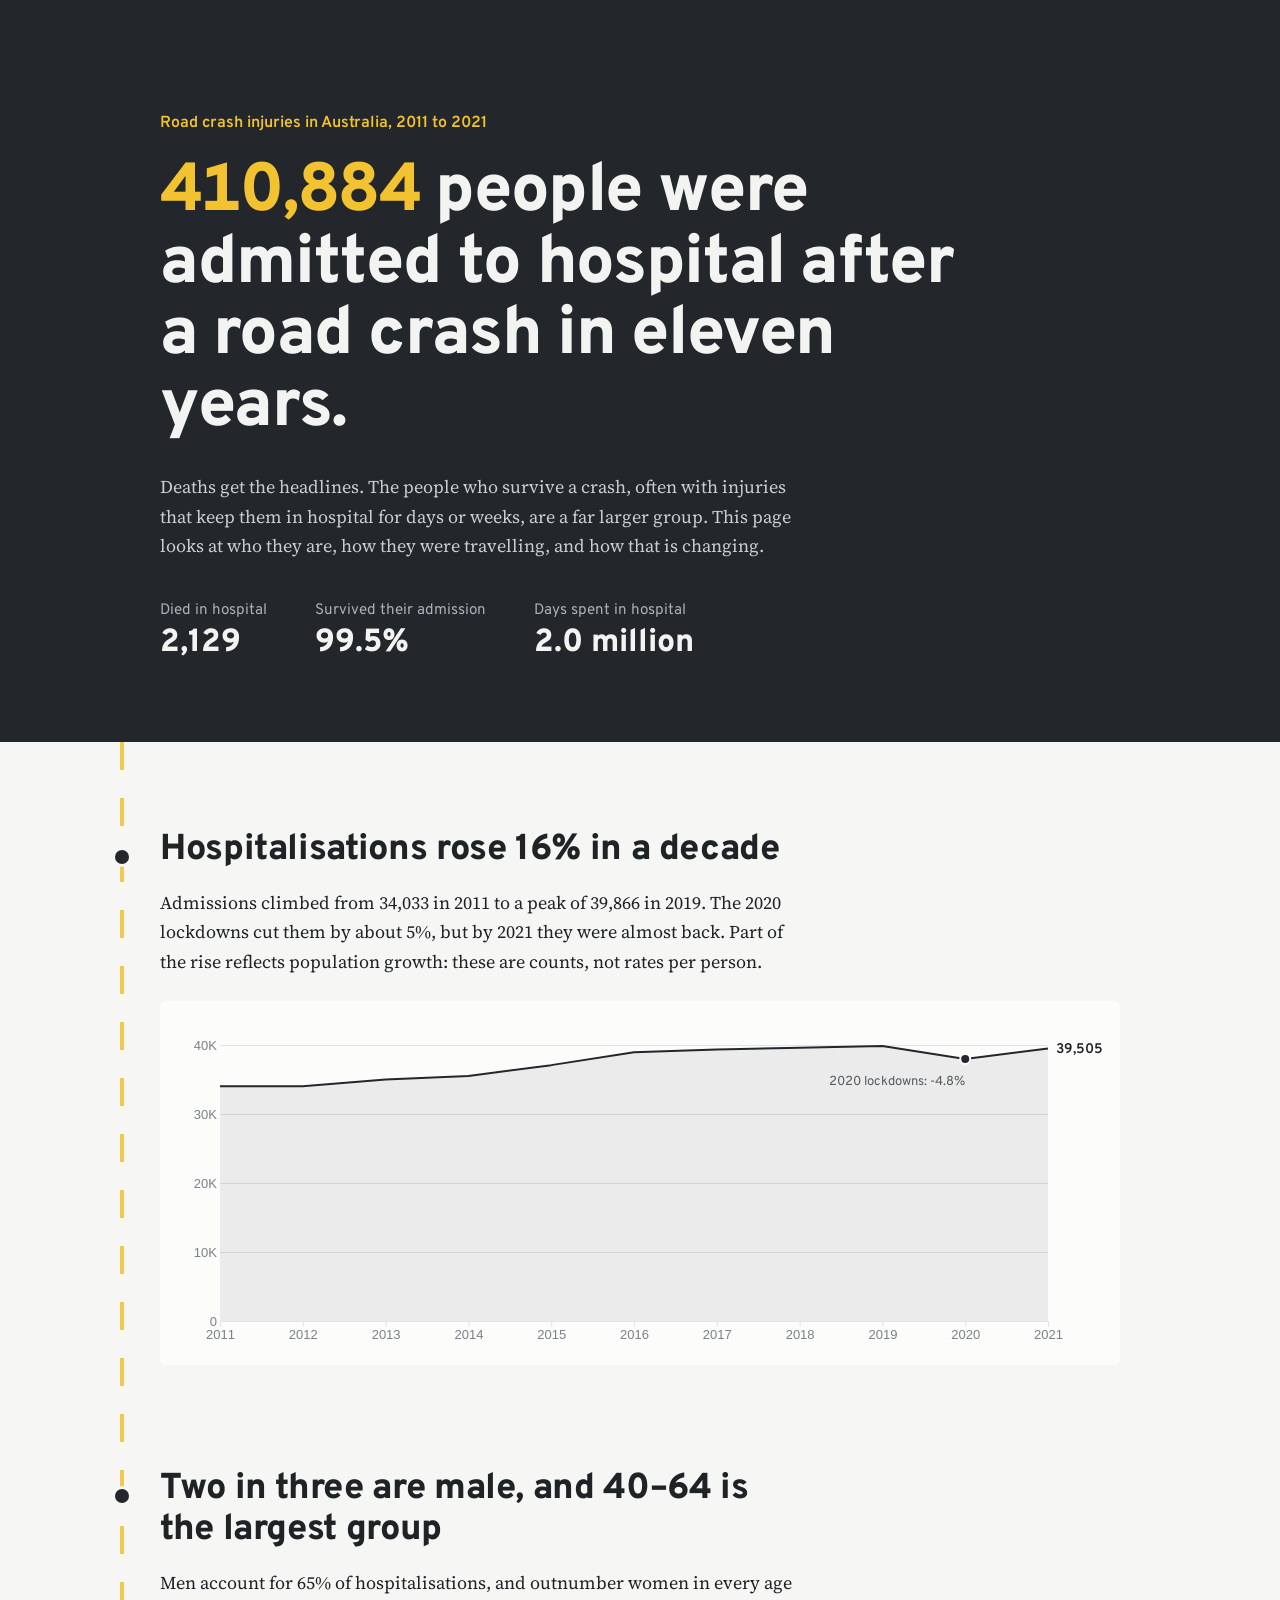
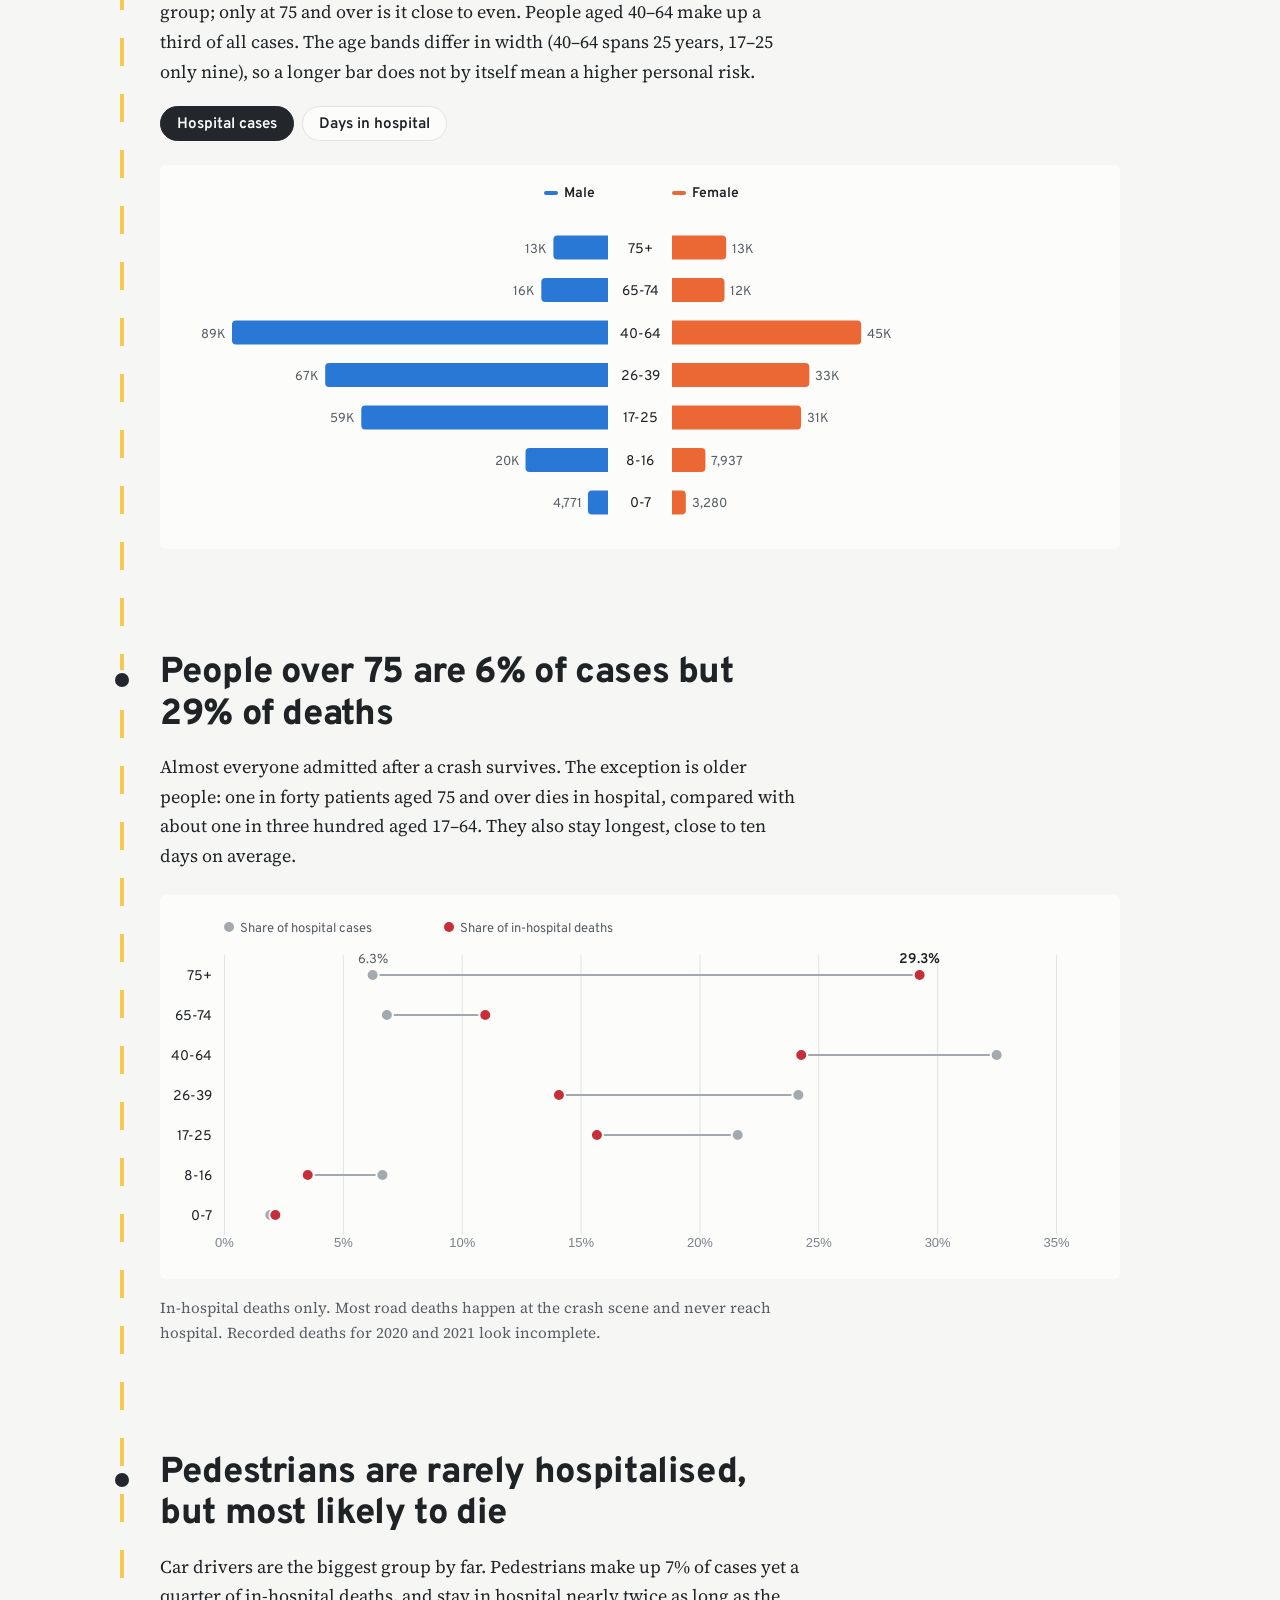
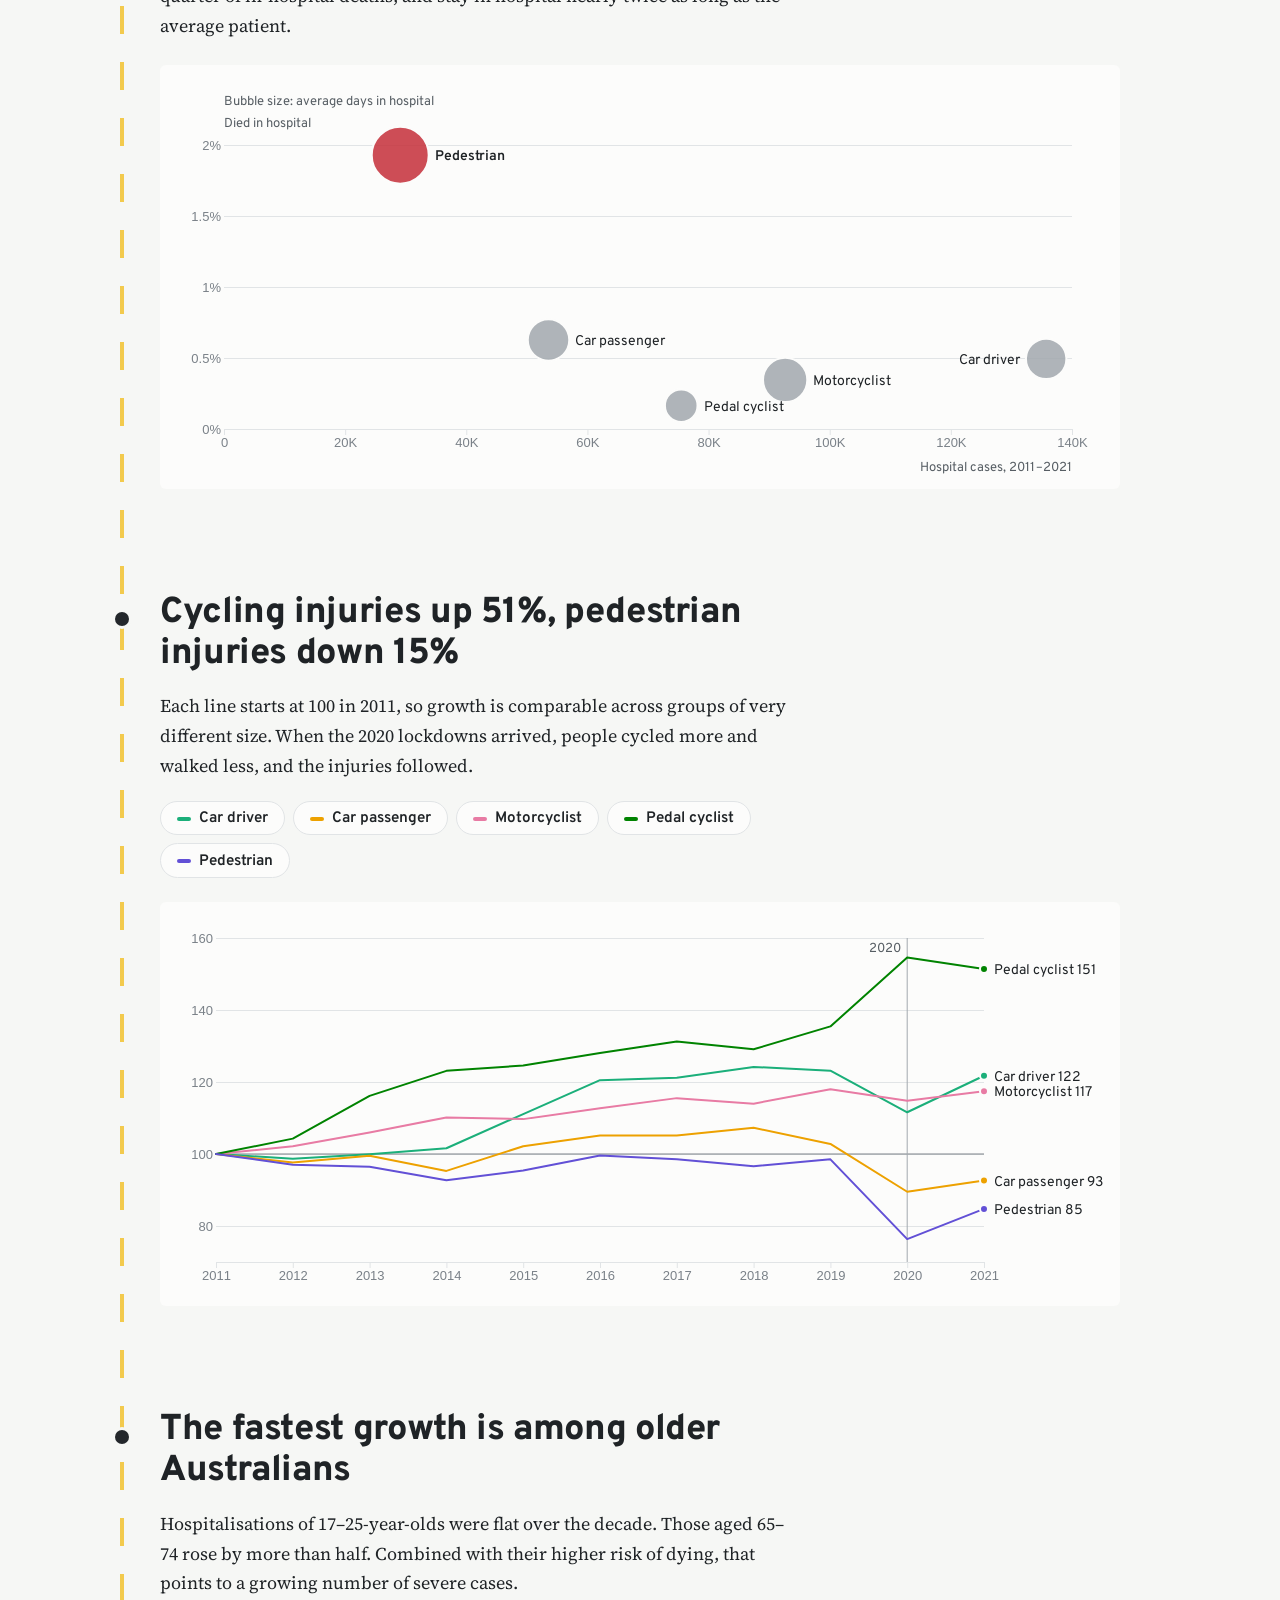
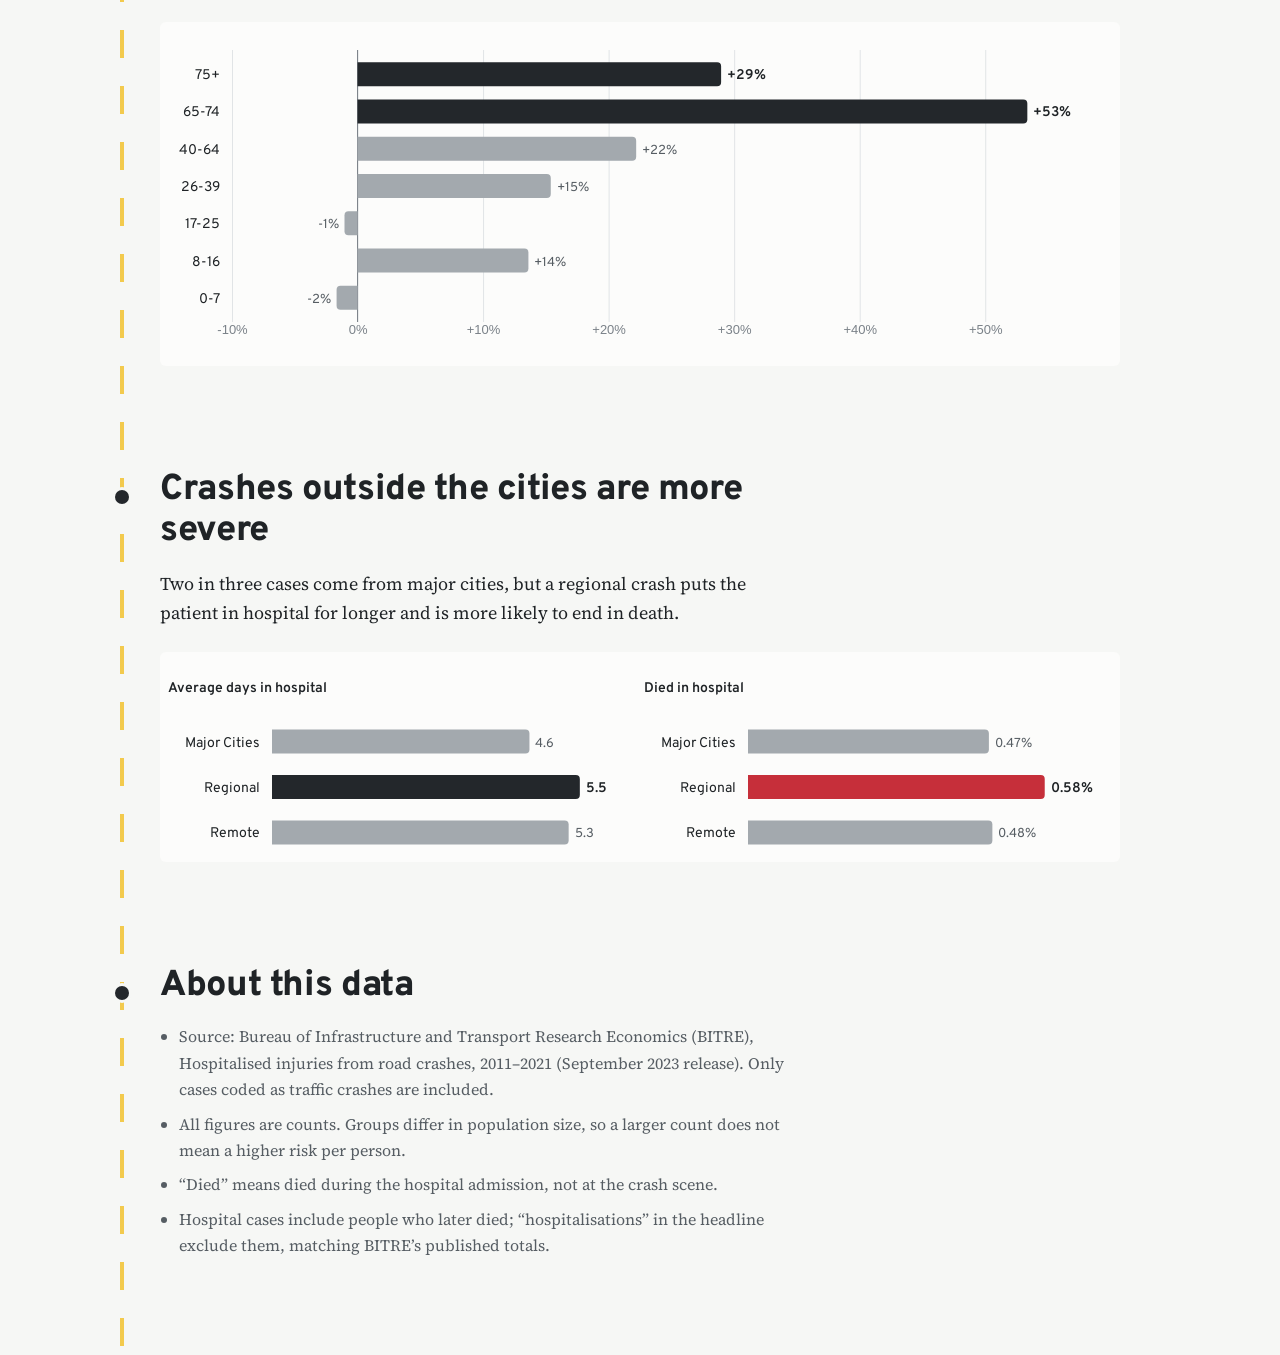
==== index.html @ 505f1bad "Website - KNIME Demo" ====
<!doctype html>
<html lang="en">
<head>
  <meta charset="utf-8">
  <meta name="viewport" content="width=device-width, initial-scale=1">
  <title>After the Crash</title>
  <meta name="description" content="Hospitalised injuries from road crashes in Australia, 2011–2021.">
  <link rel="preconnect" href="https://fonts.googleapis.com">
  <link rel="preconnect" href="https://fonts.gstatic.com" crossorigin>
  <link href="https://fonts.googleapis.com/css2?family=Overpass:wght@400;600;800&family=Source+Serif+4:opsz,wght@8..60,400;8..60,600&display=swap" rel="stylesheet">
  <link rel="stylesheet" href="css/style.css">
</head>
<body>
  <header class="hero">
    <div class="hero-inner">
      <p class="kicker">Road crash injuries in Australia, 2011 to 2021</p>
      <h1><span data-stat="hosp">410,884</span> people were admitted to hospital after a road crash in eleven years.</h1>
      <p class="hero-sub">Deaths get the headlines. The people who survive a crash, often with injuries that keep them in hospital for days or weeks, are a far larger group. This page looks at who they are, how they were travelling, and how that is changing.</p>
      <dl class="hero-facts">
        <div><dt>Died in hospital</dt><dd data-stat="died">2,129</dd></div>
        <div><dt>Survived their admission</dt><dd data-stat="survival">99.5%</dd></div>
        <div><dt>Days spent in hospital</dt><dd data-stat="bed">2.0 million</dd></div>
      </dl>
    </div>
  </header>

  <main>
    <section class="chapter" id="trend">
      <h2>Hospitalisations rose 16% in a decade</h2>
      <p>Admissions climbed from 34,033 in 2011 to a peak of 39,866 in 2019. The 2020 lockdowns cut them by about 5%, but by 2021 they were almost back. Part of the rise reflects population growth: these are counts, not rates per person.</p>
      <figure class="chart" data-chart="trend" aria-label="Line chart of road crash hospitalisations per year, 2011 to 2021"></figure>
    </section>

    <section class="chapter" id="who">
      <h2>Two in three are male, and 40–64 is the largest group</h2>
      <p>Men account for 65% of hospitalisations, and outnumber women in every age group; only at 75 and over is it close to even. People aged 40–64 make up a third of all cases. The age bands differ in width (40–64 spans 25 years, 17–25 only nine), so a longer bar does not by itself mean a higher personal risk.</p>
      <div class="toggle" role="group" aria-label="Measure shown in the age and sex chart">
        <button type="button" data-measure="Count of cases" aria-pressed="true">Hospital cases</button>
        <button type="button" data-measure="Bed days" aria-pressed="false">Days in hospital</button>
      </div>
      <figure class="chart" data-chart="pyramid" aria-label="Population pyramid of hospitalisations by age group, male on the left and female on the right"></figure>
    </section>

    <section class="chapter" id="deaths">
      <h2>People over 75 are 6% of cases but 29% of deaths</h2>
      <p>Almost everyone admitted after a crash survives. The exception is older people: one in forty patients aged 75 and over dies in hospital, compared with about one in three hundred aged 17–64. They also stay longest, close to ten days on average.</p>
      <figure class="chart" data-chart="shares" aria-label="Dot plot comparing each age group's share of hospital cases with its share of in-hospital deaths"></figure>
      <p class="note">In-hospital deaths only. Most road deaths happen at the crash scene and never reach hospital. Recorded deaths for 2020 and 2021 look incomplete.</p>
    </section>

    <section class="chapter" id="road-users">
      <h2>Pedestrians are rarely hospitalised, but most likely to die</h2>
      <p>Car drivers are the biggest group by far. Pedestrians make up 7% of cases yet a quarter of in-hospital deaths, and stay in hospital nearly twice as long as the average patient.</p>
      <figure class="chart" data-chart="bubble" aria-label="Bubble chart of road user groups: hospital cases against percentage who died, bubble size showing average days in hospital"></figure>
    </section>

    <section class="chapter" id="cycling">
      <h2>Cycling injuries up 51%, pedestrian injuries down 15%</h2>
      <p>Each line starts at 100 in 2011, so growth is comparable across groups of very different size. When the 2020 lockdowns arrived, people cycled more and walked less, and the injuries followed.</p>
      <div class="legend" data-legend="indexLines"></div>
      <figure class="chart" data-chart="indexLines" aria-label="Line chart of hospitalisations indexed to 2011 for five road user groups"></figure>
    </section>

    <section class="chapter" id="ageing">
      <h2>The fastest growth is among older Australians</h2>
      <p>Hospitalisations of 17–25-year-olds were flat over the decade. Those aged 65–74 rose by more than half. Combined with their higher risk of dying, that points to a growing number of severe cases.</p>
      <figure class="chart" data-chart="ageChange" aria-label="Bar chart of percentage change in hospitalisations from 2011 to 2021 by age group"></figure>
    </section>

    <section class="chapter" id="where">
      <h2>Crashes outside the cities are more severe</h2>
      <p>Two in three cases come from major cities, but a regional crash puts the patient in hospital for longer and is more likely to end in death.</p>
      <figure class="chart" data-chart="remoteness" aria-label="Two bar charts by remoteness area: average days in hospital per case, and percentage who died in hospital"></figure>
    </section>

    <section class="chapter about" id="about">
      <h2>About this data</h2>
      <ul>
        <li>Source: Bureau of Infrastructure and Transport Research Economics (BITRE), Hospitalised injuries from road crashes, 2011–2021 (September 2023 release). Only cases coded as traffic crashes are included.</li>
        <li>All figures are counts. Groups differ in population size, so a larger count does not mean a higher risk per person.</li>
        <li>“Died” means died during the hospital admission, not at the crash scene.</li>
        <li>Hospital cases include people who later died; “hospitalisations” in the headline exclude them, matching BITRE’s published totals.</li>
      </ul>
    </section>
  </main>

  <div class="tooltip" role="status" aria-live="polite" hidden></div>

  <script src="js/lib/d3.v7.min.js"></script>
  <script type="module" src="js/main.js"></script>
</body>
</html>
---- css/style.css ----
:root {
  --paper: #f6f7f5;      /* cool off-white page */
  --surface: #fcfcfb;    /* chart surface */
  --asphalt: #23272b;    /* hero */
  --lane: #f2c230;       /* road-marking yellow, decorative only */
  --ink: #1f2326;
  --ink-2: #565d63;
  --muted: #7a8188;
  --grid: #e1e4e6;
  --context: #a3a9ae;    /* de-emphasised marks */
  --death: #c62f3a;      /* deaths / the point of each chart */
  --male: #2a78d6;
  --female: #eb6834;
  --ru-1: #1baf7a; --ru-2: #eda100; --ru-3: #e87ba4; --ru-4: #008300; --ru-5: #6250d6;

  --sans: "Overpass", "Helvetica Neue", Arial, sans-serif;  /* road-sign lettering */
  --serif: "Source Serif 4", Georgia, serif;
  --text-col: 40rem;
  --chart-col: 60rem;
  --road-x: max(1rem, calc(50% - var(--chart-col) / 2 - 2.5rem));
}

* { box-sizing: border-box; }
html { -webkit-text-size-adjust: 100%; }
body {
  margin: 0;
  background: var(--paper);
  color: var(--ink);
  font: 400 1.125rem/1.65 var(--serif);
}

/* Hero: the road surface, with the centre line running down into the page */
.hero {
  background: var(--asphalt);
  color: #f3f4f2;
  padding: clamp(3rem, 10vw, 7rem) 1rem clamp(3rem, 8vw, 5rem);
  position: relative;
}
.hero-inner { max-width: var(--chart-col); margin: 0 auto; }
.kicker { font: 600 1rem/1.4 var(--sans); color: var(--lane); margin: 0 0 1.5rem; }
.hero h1 {
  font: 800 clamp(2.1rem, 6vw, 4.25rem)/1.05 var(--sans);
  letter-spacing: -0.02em;
  margin: 0 0 1.75rem;
  max-width: 18ch;
}
.hero h1 [data-stat] { color: var(--lane); font-variant-numeric: tabular-nums; }
.hero-sub { max-width: var(--text-col); color: #c9cdd0; margin: 0 0 2.5rem; }
.hero-facts {
  display: flex; flex-wrap: wrap; gap: 1.25rem 3rem; margin: 0;
}
.hero-facts dt { font: 400 0.95rem/1.3 var(--sans); color: #aab0b5; }
.hero-facts dd { font: 800 2rem/1.2 var(--sans); margin: 0.2rem 0 0; }

/* The centre line: a dashed lane marking linking the chapters in order */
main { position: relative; padding: 1rem 1rem 4rem; }
@media (min-width: 70rem) {
  main::before {
    content: ""; position: absolute; top: 0; bottom: 0; left: var(--road-x); width: 4px;
    background: repeating-linear-gradient(to bottom, var(--lane) 0 28px, transparent 28px 56px);
    opacity: 0.85;
  }
  .chapter h2::before {
    content: ""; position: absolute; left: calc(var(--road-x) - 5px); width: 14px; height: 14px;
    margin-top: 0.55em; border-radius: 50%; background: var(--asphalt); box-shadow: 0 0 0 3px var(--paper);
  }
}

.chapter { max-width: var(--chart-col); margin: 0 auto; padding: 4.5rem 0 1rem; }
.chapter > h2, .chapter > p, .chapter > ul, .toggle, .legend { max-width: var(--text-col); }
.chapter h2 {
  font: 800 clamp(1.6rem, 3.6vw, 2.25rem)/1.15 var(--sans);
  letter-spacing: -0.01em;
  margin: 0 0 1rem;
}
.chapter p { margin: 0 0 1.25rem; }
.note { font-size: 0.95rem; color: var(--ink-2); }
.about ul { padding-left: 1.2rem; color: var(--ink-2); font-size: 1rem; }
.about li { margin-bottom: 0.5rem; }

/* Charts */
.chart { margin: 1.5rem 0 1rem; background: var(--surface); border-radius: 6px; padding: 1rem 0.5rem 0.5rem; min-height: 120px; }
.chart svg { display: block; width: 100%; height: auto; overflow: visible; font-family: var(--sans); }
.chart .axis text, .chart .tick text { fill: var(--muted); font-size: 13px; }
.chart .axis path, .chart .axis line { stroke: var(--grid); }
.chart .grid line { stroke: var(--grid); }
.chart .label { fill: var(--ink); font-size: 14px; }
.chart .label-2 { fill: var(--ink-2); font-size: 13px; }
.chart .label-strong { fill: var(--ink); font-size: 14px; font-weight: 600; }
.chart .error { color: var(--death); font: 600 1rem var(--sans); padding: 1rem; }

/* Controls */
.toggle, .legend { display: flex; flex-wrap: wrap; gap: 0.5rem; margin-top: 1.25rem; }
.toggle button, .legend button {
  font: 600 0.95rem/1 var(--sans);
  color: var(--ink);
  background: var(--surface);
  border: 1px solid var(--grid);
  border-radius: 999px;
  padding: 0.6rem 1rem 0.5rem;
  cursor: pointer;
  display: inline-flex; align-items: center; gap: 0.5rem;
}
.toggle button[aria-pressed="true"] { background: var(--asphalt); color: #fff; border-color: var(--asphalt); }
.legend button[aria-pressed="false"] { color: var(--muted); }
.legend button[aria-pressed="false"] .swatch { opacity: 0.3; }
.swatch { width: 14px; height: 4px; border-radius: 2px; display: inline-block; }
button:focus-visible { outline: 3px solid var(--male); outline-offset: 2px; }

/* Tooltip */
.tooltip {
  position: fixed; z-index: 10; pointer-events: none;
  background: var(--asphalt); color: #f3f4f2;
  font: 400 0.9rem/1.45 var(--sans);
  padding: 0.6rem 0.8rem 0.5rem; border-radius: 6px;
  max-width: 260px;
}
.tooltip strong { font-weight: 600; display: block; margin-bottom: 0.15rem; }
.tooltip .row { display: flex; justify-content: space-between; gap: 1rem; }
.tooltip .key { display: inline-block; width: 10px; height: 10px; border-radius: 50%; margin-right: 0.4rem; }

@media (prefers-reduced-motion: reduce) { * { transition: none !important; animation: none !important; } }
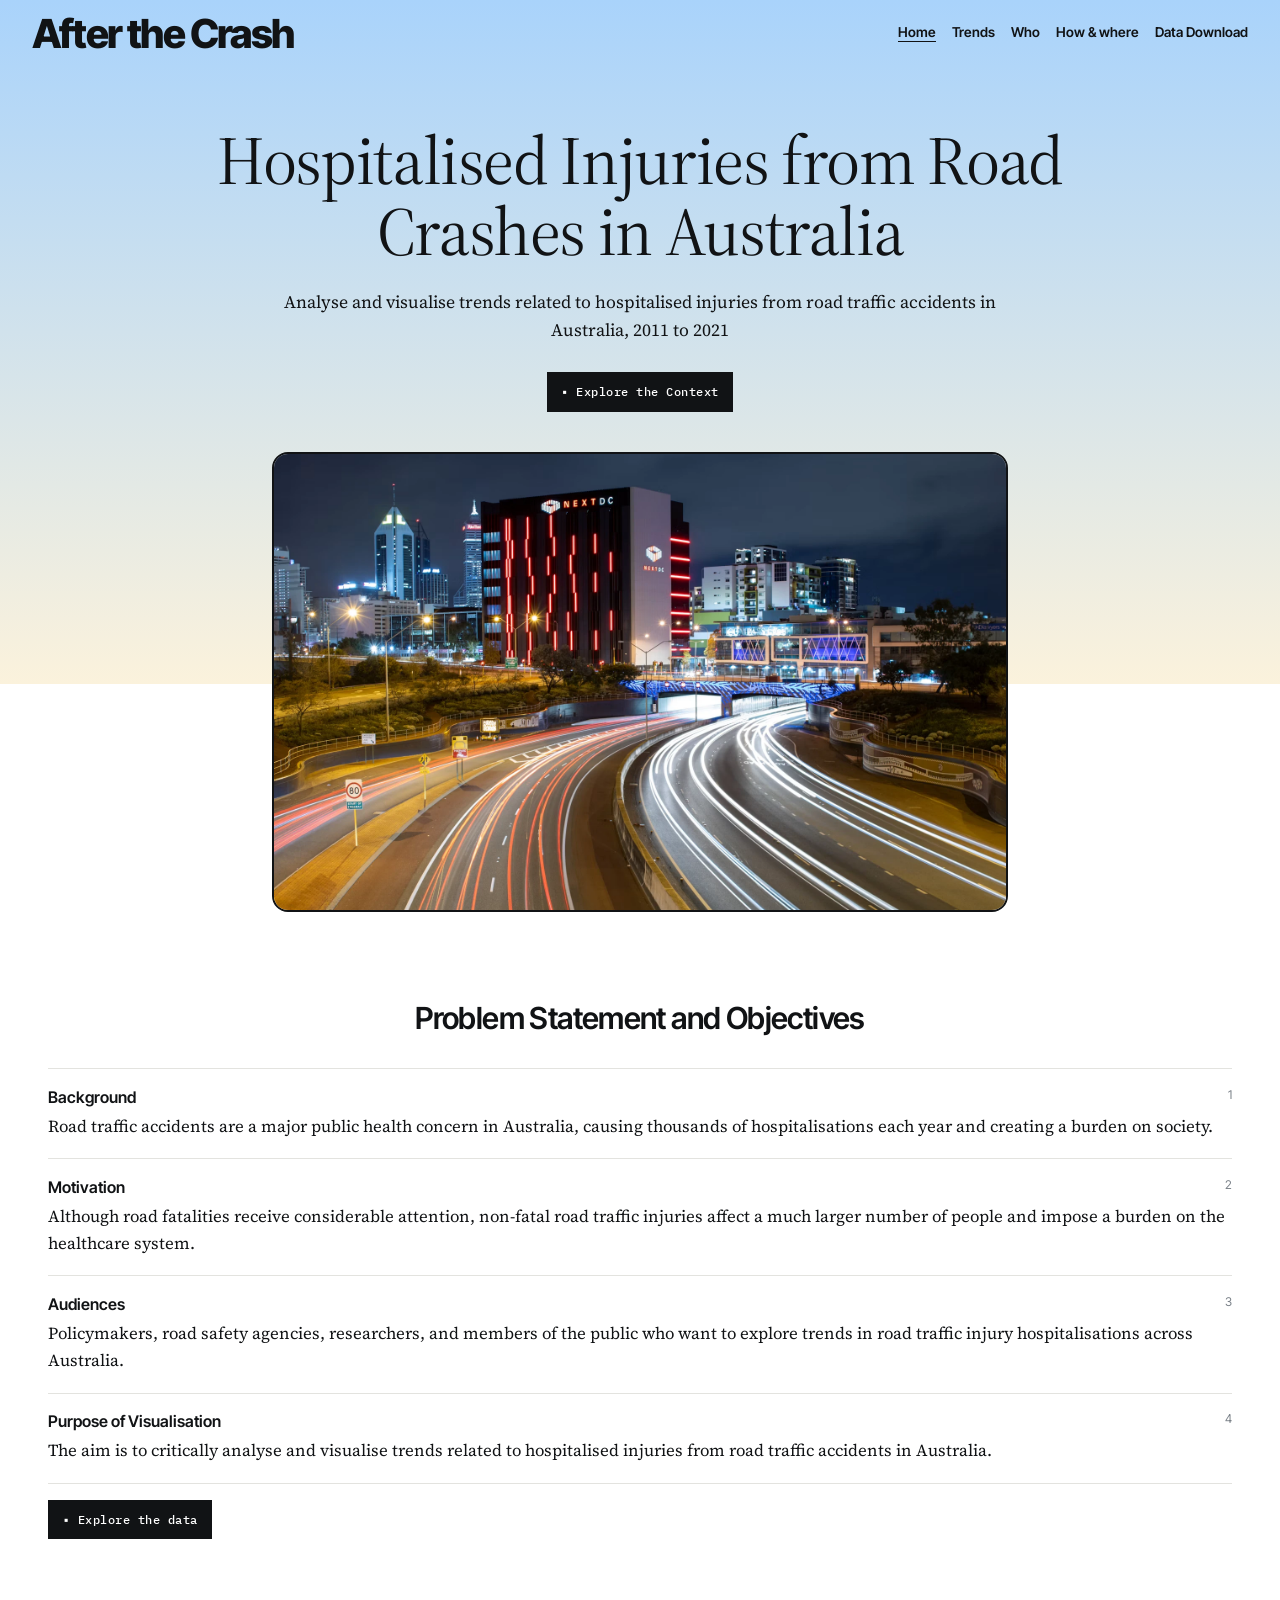
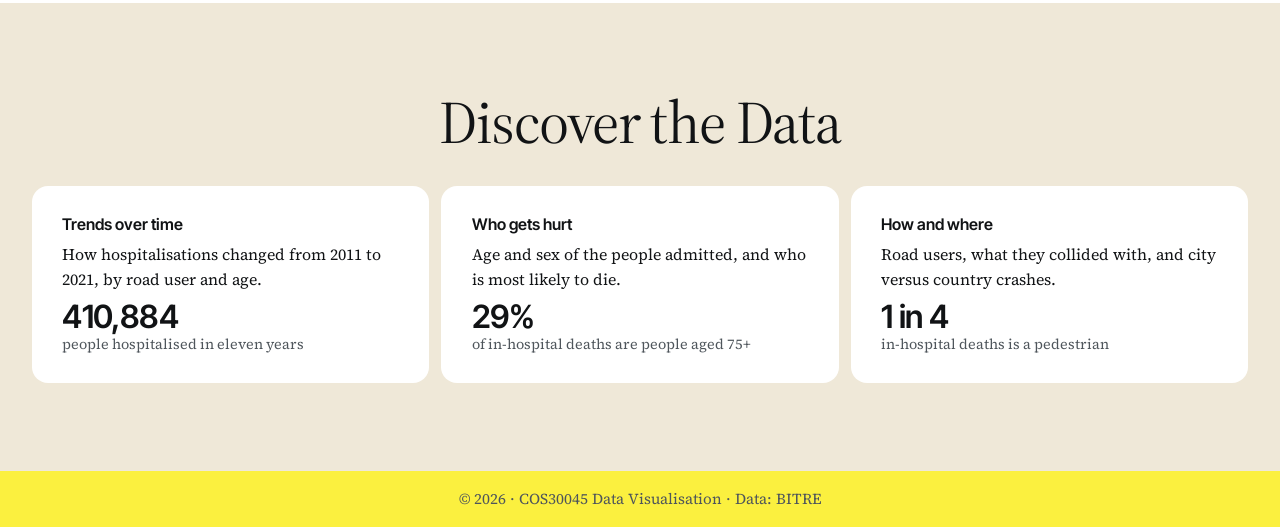
==== commit 3d8a037c: "Rebuild site on the 5-page template Splits the single-page story into Home, Trends, Who, How & where" ====
--- a/index.html
+++ b/index.html
@@ -7,84 +7,69 @@
   <meta name="description" content="Hospitalised injuries from road crashes in Australia, 2011–2021.">
   <link rel="preconnect" href="https://fonts.googleapis.com">
   <link rel="preconnect" href="https://fonts.gstatic.com" crossorigin>
-  <link href="https://fonts.googleapis.com/css2?family=Overpass:wght@400;600;800&family=Source+Serif+4:opsz,wght@8..60,400;8..60,600&display=swap" rel="stylesheet">
+  <link href="https://fonts.googleapis.com/css2?family=IBM+Plex+Mono:wght@500&family=Inter+Tight:wght@400;600;800&family=Source+Serif+4:opsz,wght@8..60,400;8..60,600&display=swap" rel="stylesheet">
+  <link rel="icon" href="data:image/svg+xml,%3Csvg xmlns=%27http://www.w3.org/2000/svg%27 viewBox=%270 0 32 32%27%3E%3Crect width=%2732%27 height=%2732%27 rx=%277%27 fill=%27%2323272b%27/%3E%3Cpath d=%27M16 4v6M16 13v6M16 22v6%27 stroke=%27%23f2c230%27 stroke-width=%273%27 stroke-linecap=%27round%27/%3E%3C/svg%3E">
   <link rel="stylesheet" href="css/style.css">
 </head>
 <body>
-  <header class="hero">
-    <div class="hero-inner">
-      <p class="kicker">Road crash injuries in Australia, 2011 to 2021</p>
-      <h1><span data-stat="hosp">410,884</span> people were admitted to hospital after a road crash in eleven years.</h1>
-      <p class="hero-sub">Deaths get the headlines. The people who survive a crash, often with injuries that keep them in hospital for days or weeks, are a far larger group. This page looks at who they are, how they were travelling, and how that is changing.</p>
-      <dl class="hero-facts">
-        <div><dt>Died in hospital</dt><dd data-stat="died">2,129</dd></div>
-        <div><dt>Survived their admission</dt><dd data-stat="survival">99.5%</dd></div>
-        <div><dt>Days spent in hospital</dt><dd data-stat="bed">2.0 million</dd></div>
-      </dl>
+  <div class="top">
+    <header class="site-header">
+      <a class="logo" href="index.html">After the Crash</a>
+      <button class="menu-btn" type="button" aria-expanded="false" aria-controls="site-nav" aria-label="Menu"><span aria-hidden="true">+</span></button>
+      <nav class="site-nav" id="site-nav" aria-label="Main">
+        <a href="index.html" aria-current="page">Home</a>
+        <a href="trends.html">Trends</a>
+        <a href="who.html">Who</a>
+        <a href="how-where.html">How &amp; where</a>
+        <a href="download.html">Data Download</a>
+      </nav>
+    </header>
+
+    <section class="hero">
+      <h1>Hospitalised Injuries from Road Crashes in Australia</h1>
+      <p>Analyse and visualise trends related to hospitalised injuries from road traffic accidents in Australia, 2011 to 2021</p>
+      <a class="btn" href="#problem">Explore the Context</a>
+    </section>
+    <div class="hero-photo">
+      <img src="images/hero.webp" alt="Light trails from traffic on a city freeway at night, with the Perth skyline behind" onerror="this.remove()">
     </div>
-  </header>
+  </div>
 
   <main>
-    <section class="chapter" id="trend">
-      <h2>Hospitalisations rose 16% in a decade</h2>
-      <p>Admissions climbed from 34,033 in 2011 to a peak of 39,866 in 2019. The 2020 lockdowns cut them by about 5%, but by 2021 they were almost back. Part of the rise reflects population growth: these are counts, not rates per person.</p>
-      <figure class="chart" data-chart="trend" aria-label="Line chart of road crash hospitalisations per year, 2011 to 2021"></figure>
+    <section class="problem" id="problem">
+      <h2>Problem Statement and Objectives</h2>
+      <ol>
+        <li><h3>Background</h3><p>Road traffic accidents are a major public health concern in Australia, causing thousands of hospitalisations each year and creating a burden on society.</p></li>
+        <li><h3>Motivation</h3><p>Although road fatalities receive considerable attention, non-fatal road traffic injuries affect a much larger number of people and impose a burden on the healthcare system.</p></li>
+        <li><h3>Audiences</h3><p>Policymakers, road safety agencies, researchers, and members of the public who want to explore trends in road traffic injury hospitalisations across Australia.</p></li>
+        <li><h3>Purpose of Visualisation</h3><p>The aim is to critically analyse and visualise trends related to hospitalised injuries from road traffic accidents in Australia.</p></li>
+      </ol>
+      <a class="btn" href="trends.html">Explore the data</a>
     </section>
 
-    <section class="chapter" id="who">
-      <h2>Two in three are male, and 40–64 is the largest group</h2>
-      <p>Men account for 65% of hospitalisations, and outnumber women in every age group; only at 75 and over is it close to even. People aged 40–64 make up a third of all cases. The age bands differ in width (40–64 spans 25 years, 17–25 only nine), so a longer bar does not by itself mean a higher personal risk.</p>
-      <div class="toggle" role="group" aria-label="Measure shown in the age and sex chart">
-        <button type="button" data-measure="Count of cases" aria-pressed="true">Hospital cases</button>
-        <button type="button" data-measure="Bed days" aria-pressed="false">Days in hospital</button>
+    <section class="discover">
+      <h2>Discover the Data</h2>
+      <div class="cards">
+        <a class="card" href="trends.html">
+          <h3>Trends over time</h3>
+          <p>How hospitalisations changed from 2011 to 2021, by road user and age.</p>
+          <p class="stat"><span data-stat="hosp">410,884</span><small>people hospitalised in eleven years</small></p>
+        </a>
+        <a class="card" href="who.html">
+          <h3>Who gets hurt</h3>
+          <p>Age and sex of the people admitted, and who is most likely to die.</p>
+          <p class="stat">29%<small>of in-hospital deaths are people aged 75+</small></p>
+        </a>
+        <a class="card" href="how-where.html">
+          <h3>How and where</h3>
+          <p>Road users, what they collided with, and city versus country crashes.</p>
+          <p class="stat">1 in 4<small>in-hospital deaths is a pedestrian</small></p>
+        </a>
       </div>
-      <figure class="chart" data-chart="pyramid" aria-label="Population pyramid of hospitalisations by age group, male on the left and female on the right"></figure>
-    </section>
-
-    <section class="chapter" id="deaths">
-      <h2>People over 75 are 6% of cases but 29% of deaths</h2>
-      <p>Almost everyone admitted after a crash survives. The exception is older people: one in forty patients aged 75 and over dies in hospital, compared with about one in three hundred aged 17–64. They also stay longest, close to ten days on average.</p>
-      <figure class="chart" data-chart="shares" aria-label="Dot plot comparing each age group's share of hospital cases with its share of in-hospital deaths"></figure>
-      <p class="note">In-hospital deaths only. Most road deaths happen at the crash scene and never reach hospital. Recorded deaths for 2020 and 2021 look incomplete.</p>
-    </section>
-
-    <section class="chapter" id="road-users">
-      <h2>Pedestrians are rarely hospitalised, but most likely to die</h2>
-      <p>Car drivers are the biggest group by far. Pedestrians make up 7% of cases yet a quarter of in-hospital deaths, and stay in hospital nearly twice as long as the average patient.</p>
-      <figure class="chart" data-chart="bubble" aria-label="Bubble chart of road user groups: hospital cases against percentage who died, bubble size showing average days in hospital"></figure>
-    </section>
-
-    <section class="chapter" id="cycling">
-      <h2>Cycling injuries up 51%, pedestrian injuries down 15%</h2>
-      <p>Each line starts at 100 in 2011, so growth is comparable across groups of very different size. When the 2020 lockdowns arrived, people cycled more and walked less, and the injuries followed.</p>
-      <div class="legend" data-legend="indexLines"></div>
-      <figure class="chart" data-chart="indexLines" aria-label="Line chart of hospitalisations indexed to 2011 for five road user groups"></figure>
-    </section>
-
-    <section class="chapter" id="ageing">
-      <h2>The fastest growth is among older Australians</h2>
-      <p>Hospitalisations of 17–25-year-olds were flat over the decade. Those aged 65–74 rose by more than half. Combined with their higher risk of dying, that points to a growing number of severe cases.</p>
-      <figure class="chart" data-chart="ageChange" aria-label="Bar chart of percentage change in hospitalisations from 2011 to 2021 by age group"></figure>
-    </section>
-
-    <section class="chapter" id="where">
-      <h2>Crashes outside the cities are more severe</h2>
-      <p>Two in three cases come from major cities, but a regional crash puts the patient in hospital for longer and is more likely to end in death.</p>
-      <figure class="chart" data-chart="remoteness" aria-label="Two bar charts by remoteness area: average days in hospital per case, and percentage who died in hospital"></figure>
-    </section>
-
-    <section class="chapter about" id="about">
-      <h2>About this data</h2>
-      <ul>
-        <li>Source: Bureau of Infrastructure and Transport Research Economics (BITRE), Hospitalised injuries from road crashes, 2011–2021 (September 2023 release). Only cases coded as traffic crashes are included.</li>
-        <li>All figures are counts. Groups differ in population size, so a larger count does not mean a higher risk per person.</li>
-        <li>“Died” means died during the hospital admission, not at the crash scene.</li>
-        <li>Hospital cases include people who later died; “hospitalisations” in the headline exclude them, matching BITRE’s published totals.</li>
-      </ul>
     </section>
   </main>
 
-  <div class="tooltip" role="status" aria-live="polite" hidden></div>
+  <footer class="site-footer"><p>© 2026 · COS30045 Data Visualisation · Data: BITRE</p></footer>
 
   <script src="js/lib/d3.v7.min.js"></script>
   <script type="module" src="js/main.js"></script>
--- a/css/style.css
+++ b/css/style.css
@@ -1,22 +1,28 @@
 :root {
-  --paper: #f6f7f5;      /* cool off-white page */
-  --surface: #fcfcfb;    /* chart surface */
-  --asphalt: #23272b;    /* hero */
+  --paper: #ffffff;      /* page */
+  --surface: #faf8f3;    /* chart surface */
+  --asphalt: #23272b;    /* dark marks, tooltip, pressed buttons */
   --lane: #f2c230;       /* road-marking yellow, decorative only */
-  --ink: #1f2326;
-  --ink-2: #565d63;
+  --sky: #a9d3fb;        /* template gradient top */
+  --cream: #fbf2dc;      /* template gradient bottom */
+  --sand: #efe8d8;       /* "Discover" band */
+  --sun: #fbf03f;        /* footer */
+  --ink: #111315;
+  --ink-2: #4e555b;
   --muted: #7a8188;
-  --grid: #e1e4e6;
+  --grid: #e3e3df;
   --context: #a3a9ae;    /* de-emphasised marks */
   --death: #c62f3a;      /* deaths / the point of each chart */
   --male: #2a78d6;
   --female: #eb6834;
   --ru-1: #1baf7a; --ru-2: #eda100; --ru-3: #e87ba4; --ru-4: #008300; --ru-5: #6250d6;
 
-  --sans: "Overpass", "Helvetica Neue", Arial, sans-serif;  /* road-sign lettering */
+  --sans: "Inter Tight", "Helvetica Neue", Arial, sans-serif;
   --serif: "Source Serif 4", Georgia, serif;
+  --mono: "IBM Plex Mono", ui-monospace, Menlo, monospace;
   --text-col: 40rem;
   --chart-col: 60rem;
+  --wide: 76rem;
   --road-x: max(1rem, calc(50% - var(--chart-col) / 2 - 2.5rem));
 }
 
@@ -26,60 +32,122 @@
   margin: 0;
   background: var(--paper);
   color: var(--ink);
-  font: 400 1.125rem/1.65 var(--serif);
+  font: 400 1.125rem/1.6 var(--serif);
+}
+a { color: inherit; }
+
+/* Top band: sky-to-cream gradient behind header + page hero; white below 75% so the home photo overlaps the edge */
+.top { background: linear-gradient(var(--sky), var(--cream)) top / 100% 75% no-repeat, var(--paper); padding: 0 1rem; }
+.top.plain { background: linear-gradient(var(--sky), var(--cream)); padding-bottom: 3rem; }
+
+.site-header {
+  max-width: var(--wide); margin: 0 auto; padding: 0.9rem 0;
+  display: flex; align-items: flex-start; justify-content: space-between; gap: 1rem; position: relative;
+}
+.logo { font: 800 clamp(1.5rem, 3.4vw, 2.5rem)/1 var(--sans); letter-spacing: -0.045em; text-decoration: none; }
+.site-nav { display: flex; gap: 1rem; font: 600 0.85rem/1 var(--sans); padding-top: 0.5rem; }
+.site-nav a {
+  padding: 0.25rem 0; text-decoration: underline; text-underline-offset: 4px;
+  text-decoration-color: transparent; transition: text-decoration-color 0.2s;
+}
+.site-nav a:hover, .site-nav a[aria-current="page"] { text-decoration-color: currentColor; }
+.menu-btn { display: none; background: none; border: 0; font: 300 2rem/1 var(--sans); color: var(--ink); cursor: pointer; padding: 0 0.25rem; transition: transform 0.2s; }
+@media (max-width: 47.99rem) {
+  .menu-btn { display: block; }
+  .site-nav {
+    visibility: hidden; opacity: 0; transform: translateY(-6px);
+    transition: opacity 0.2s, transform 0.2s, visibility 0.2s;
+    position: absolute; top: 100%; left: 0; right: 0; z-index: 5;
+    flex-direction: column; gap: 0; padding: 0.5rem 1rem; background: var(--paper); border: 1px solid var(--ink); border-radius: 0.75rem;
+  }
+  .site-nav a { padding: 0.75rem 0; font-size: 1rem; }
+  .site-header.open .site-nav { visibility: visible; opacity: 1; transform: none; }
+  .site-header.open .menu-btn { transform: rotate(45deg); }
 }
 
-/* Hero: the road surface, with the centre line running down into the page */
-.hero {
-  background: var(--asphalt);
-  color: #f3f4f2;
-  padding: clamp(3rem, 10vw, 7rem) 1rem clamp(3rem, 8vw, 5rem);
-  position: relative;
+.hero { max-width: 56rem; margin: 0 auto; text-align: center; padding: clamp(2rem, 6vw, 3.5rem) 0 2.5rem; }
+.hero h1, .page-hero h1 { font: 400 clamp(2.1rem, 7vw, 4.25rem)/1.05 var(--serif); letter-spacing: -0.02em; margin: 0 0 1.25rem; }
+.hero p { font-size: clamp(1rem, 2vw, 1.1rem); margin: 0 auto 1.75rem; max-width: 46rem; }
+.page-hero { max-width: var(--chart-col); margin: 0 auto; padding: clamp(2rem, 6vw, 4rem) 0 0; }
+.page-hero p { max-width: var(--text-col); margin: 0; }
+
+.hero-photo {
+  max-width: 46rem; margin: 0 auto; aspect-ratio: 16 / 10; overflow: hidden;
+  border: 2px solid var(--ink); border-radius: 1rem;
+  background: linear-gradient(160deg, #cfe3d4, #8fa79a); /* placeholder until images/hero.jpg exists */
 }
-.hero-inner { max-width: var(--chart-col); margin: 0 auto; }
-.kicker { font: 600 1rem/1.4 var(--sans); color: var(--lane); margin: 0 0 1.5rem; }
-.hero h1 {
-  font: 800 clamp(2.1rem, 6vw, 4.25rem)/1.05 var(--sans);
-  letter-spacing: -0.02em;
-  margin: 0 0 1.75rem;
-  max-width: 18ch;
+.hero-photo img { width: 100%; height: 100%; object-fit: cover; display: block; }
+
+/* Buttons: small black mono labels */
+.btn {
+  display: inline-block; background: var(--ink); color: #fff; text-decoration: none;
+  font: 500 0.78rem/1 var(--mono); letter-spacing: 0.04em; padding: 0.85rem 0.9rem;
 }
-.hero h1 [data-stat] { color: var(--lane); font-variant-numeric: tabular-nums; }
-.hero-sub { max-width: var(--text-col); color: #c9cdd0; margin: 0 0 2.5rem; }
-.hero-facts {
-  display: flex; flex-wrap: wrap; gap: 1.25rem 3rem; margin: 0;
+.btn::before { content: "▪ "; }
+.btn { transition: background-color 0.2s; }
+.btn:hover { background: #3a3f44; }
+a:focus-visible, button:focus-visible { outline: 3px solid var(--male); outline-offset: 2px; }
+
+/* Problem statement */
+.problem { max-width: var(--wide); margin: 0 auto; padding: clamp(3rem, 8vw, 5.5rem) 1rem 4rem; }
+.problem h2 { font: 600 clamp(1.4rem, 3.2vw, 1.9rem)/1.2 var(--sans); letter-spacing: -0.02em; text-align: center; margin: 0 0 2rem; }
+.problem ol { list-style: none; margin: 0 0 1rem; padding: 0; counter-reset: item; border-bottom: 1px solid var(--grid); }
+.problem li { counter-increment: item; border-top: 1px solid var(--grid); padding: 1.1rem 0; position: relative; }
+.problem li::after { content: counter(item); position: absolute; top: 1.1rem; right: 0; font: 400 0.75rem var(--sans); color: var(--muted); }
+.problem h3 { font: 600 1rem/1.3 var(--sans); margin: 0 0 0.4rem; }
+.problem p { margin: 0; font-size: 1.05rem; }
+@media (max-width: 47.99rem) { .problem .btn { display: block; text-align: center; } }
+
+/* Discover the data */
+.discover { background: var(--sand); padding: clamp(3rem, 8vw, 5.5rem) 1rem; }
+.discover h2 { font: 400 clamp(2rem, 6vw, 3.75rem)/1.05 var(--serif); letter-spacing: -0.02em; text-align: center; margin: 0 0 2rem; }
+.cards { max-width: var(--wide); margin: 0 auto; display: grid; grid-template-columns: repeat(auto-fit, minmax(16rem, 1fr)); gap: 0.75rem; }
+.card {
+  background: #fff; border-radius: 1rem; padding: 1.75rem 1.9rem; min-height: 12rem; text-decoration: none;
+  display: flex; flex-direction: column; gap: 0.4rem; transition: transform 0.15s;
 }
-.hero-facts dt { font: 400 0.95rem/1.3 var(--sans); color: #aab0b5; }
-.hero-facts dd { font: 800 2rem/1.2 var(--sans); margin: 0.2rem 0 0; }
+.card:hover { transform: translateY(-3px); }
+.card h3 { font: 600 1rem/1.3 var(--sans); margin: 0; }
+.card p { margin: 0; font-size: 1rem; }
+.card .stat { margin-top: auto; font: 600 2rem/1.1 var(--sans); letter-spacing: -0.02em; }
+.card .stat small { display: block; font: 400 0.9rem/1.4 var(--serif); color: var(--ink-2); letter-spacing: 0; }
 
-/* The centre line: a dashed lane marking linking the chapters in order */
-main { position: relative; padding: 1rem 1rem 4rem; }
+.site-footer { background: var(--sun); text-align: center; padding: 1rem; font-size: 0.95rem; color: var(--ink-2); }
+.site-footer p { margin: 0; }
+
+/* Graph pages: the centre line, a dashed lane marking linking the chapters in order */
+main.story { position: relative; padding: 0 1rem 4rem; }
 @media (min-width: 70rem) {
-  main::before {
+  main.story::before {
     content: ""; position: absolute; top: 0; bottom: 0; left: var(--road-x); width: 4px;
     background: repeating-linear-gradient(to bottom, var(--lane) 0 28px, transparent 28px 56px);
     opacity: 0.85;
   }
-  .chapter h2::before {
+  .story .chapter h2::before {
     content: ""; position: absolute; left: calc(var(--road-x) - 5px); width: 14px; height: 14px;
     margin-top: 0.55em; border-radius: 50%; background: var(--asphalt); box-shadow: 0 0 0 3px var(--paper);
   }
 }
 
-.chapter { max-width: var(--chart-col); margin: 0 auto; padding: 4.5rem 0 1rem; }
+.chapter { max-width: var(--chart-col); margin: 0 auto; padding: 4rem 0 1rem; }
 .chapter > h2, .chapter > p, .chapter > ul, .toggle, .legend { max-width: var(--text-col); }
-.chapter h2 {
-  font: 800 clamp(1.6rem, 3.6vw, 2.25rem)/1.15 var(--sans);
-  letter-spacing: -0.01em;
-  margin: 0 0 1rem;
-}
+.chapter h2 { font: 600 clamp(1.5rem, 3.4vw, 2.1rem)/1.15 var(--sans); letter-spacing: -0.02em; margin: 0 0 1rem; }
 .chapter p { margin: 0 0 1.25rem; }
+.next { padding-top: 2rem; }
 .note { font-size: 0.95rem; color: var(--ink-2); }
 .about ul { padding-left: 1.2rem; color: var(--ink-2); font-size: 1rem; }
 .about li { margin-bottom: 0.5rem; }
 
+/* Data download table */
+.files { width: 100%; border-collapse: collapse; font: 400 0.95rem/1.4 var(--sans); }
+.files th, .files td { text-align: left; padding: 0.75rem 0.5rem; border-top: 1px solid var(--grid); vertical-align: top; }
+.files th { font-weight: 600; color: var(--ink-2); }
+.files td:last-child { white-space: nowrap; }
+.files code { font: 0.85rem var(--mono); }
+.table-wrap { overflow-x: auto; }
+
 /* Charts */
-.chart { margin: 1.5rem 0 1rem; background: var(--surface); border-radius: 6px; padding: 1rem 0.5rem 0.5rem; min-height: 120px; }
+.chart { margin: 1.5rem 0 1rem; background: var(--surface); border-radius: 10px; padding: 1rem 0.5rem 0.5rem; min-height: 120px; }
 .chart svg { display: block; width: 100%; height: auto; overflow: visible; font-family: var(--sans); }
 .chart .axis text, .chart .tick text { fill: var(--muted); font-size: 13px; }
 .chart .axis path, .chart .axis line { stroke: var(--grid); }
@@ -88,6 +156,8 @@
 .chart .label-2 { fill: var(--ink-2); font-size: 13px; }
 .chart .label-strong { fill: var(--ink); font-size: 14px; font-weight: 600; }
 .chart .error { color: var(--death); font: 600 1rem var(--sans); padding: 1rem; }
+.chart .key-list { display: flex; flex-wrap: wrap; gap: 0.4rem 1.1rem; padding: 0 0.5rem 0.75rem; font: 400 0.85rem/1.3 var(--sans); color: var(--ink-2); }
+.chart .key-list i { display: inline-block; width: 10px; height: 10px; border-radius: 2px; margin-right: 0.35rem; vertical-align: -1px; }
 
 /* Controls */
 .toggle, .legend { display: flex; flex-wrap: wrap; gap: 0.5rem; margin-top: 1.25rem; }
@@ -97,15 +167,18 @@
   background: var(--surface);
   border: 1px solid var(--grid);
   border-radius: 999px;
-  padding: 0.6rem 1rem 0.5rem;
+  padding: 0.6rem 1rem 0.55rem;
   cursor: pointer;
   display: inline-flex; align-items: center; gap: 0.5rem;
+  transition: background-color 0.2s, color 0.2s, border-color 0.2s, opacity 0.2s;
 }
+.toggle button:hover, .legend button:hover { border-color: var(--context); }
+.legend .reset { font-family: var(--mono); font-weight: 500; font-size: 0.8rem; }
+.legend .reset:disabled { opacity: 0.4; cursor: default; border-color: var(--grid); }
 .toggle button[aria-pressed="true"] { background: var(--asphalt); color: #fff; border-color: var(--asphalt); }
 .legend button[aria-pressed="false"] { color: var(--muted); }
 .legend button[aria-pressed="false"] .swatch { opacity: 0.3; }
-.swatch { width: 14px; height: 4px; border-radius: 2px; display: inline-block; }
-button:focus-visible { outline: 3px solid var(--male); outline-offset: 2px; }
+.swatch { transition: opacity 0.2s; width: 14px; height: 4px; border-radius: 2px; display: inline-block; }
 
 /* Tooltip */
 .tooltip {
@@ -114,7 +187,9 @@
   font: 400 0.9rem/1.45 var(--sans);
   padding: 0.6rem 0.8rem 0.5rem; border-radius: 6px;
   max-width: 260px;
+  opacity: 0; visibility: hidden; transition: opacity 0.15s, visibility 0.15s;
 }
+.tooltip.show { opacity: 1; visibility: visible; }
 .tooltip strong { font-weight: 600; display: block; margin-bottom: 0.15rem; }
 .tooltip .row { display: flex; justify-content: space-between; gap: 1rem; }
 .tooltip .key { display: inline-block; width: 10px; height: 10px; border-radius: 50%; margin-right: 0.4rem; }
